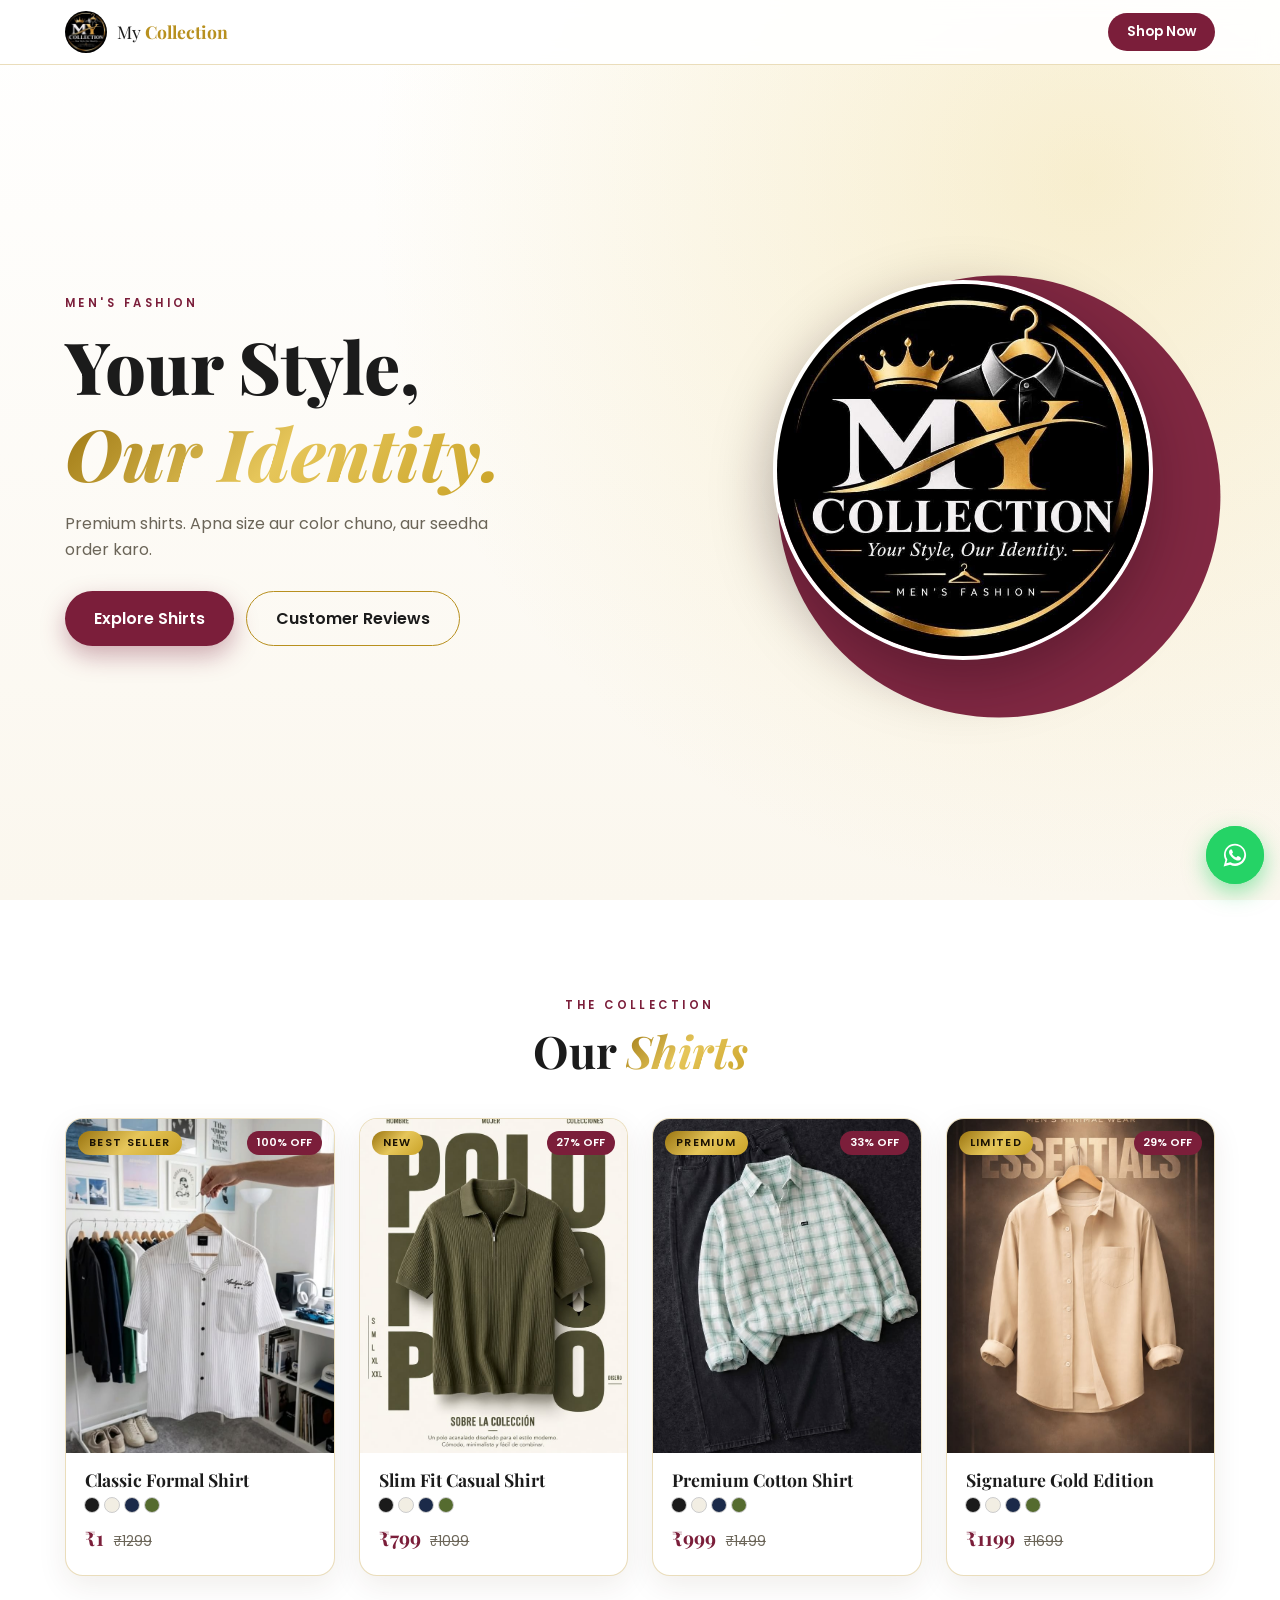
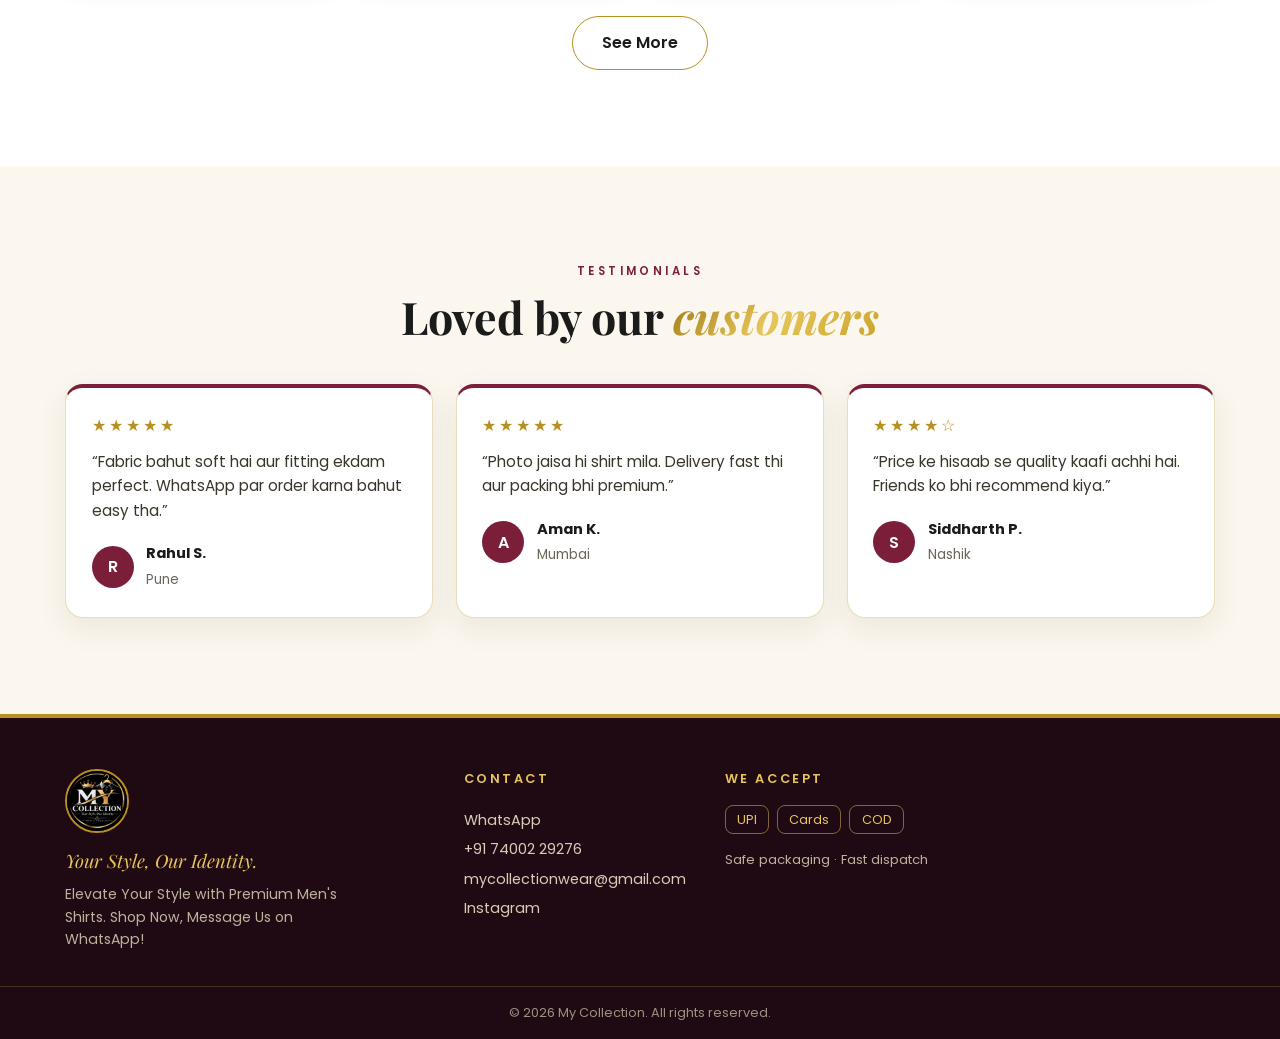
==== index.html @ 0a67bd39 "first commit" ====
<!doctype html>
<html lang="en">
  <head>
    <meta charset="UTF-8" />
    <meta name="viewport" content="width=device-width, initial-scale=1.0" />
    <title>My Collection | Men's Shirts</title>
    <meta name="theme-color" content="#FFFFFF" />
    <link rel="icon" href="logo.jpg" />
    <link
      href="https://fonts.googleapis.com/css2?family=Playfair+Display:ital,wght@0,600;0,800;1,500&family=Poppins:wght@300;400;500;600&display=swap"
      rel="stylesheet"
    />
    <link rel="stylesheet" href="style.css" />
  </head>
  <body>
    <header class="nav">
      <div class="container nav__inner">
        <a href="index.html" class="brand"
          ><img src="logo.jpg" alt="logo" /><span>My <b>Collection</b></span></a
        >
        <a href="#shirts" class="btn btn--sm">Shop Now</a>
      </div>
    </header>

    <section class="hero">
      <div class="container hero__inner">
        <div class="hero__visual">
          <div class="hero__blob"></div>
          <img src="logo.jpg" alt="My Collection" class="hero__logo" />
        </div>
        <div class="hero__text">
          <p class="eyebrow">Men's Fashion</p>
          <h1>Your Style,<br /><span class="gold">Our Identity.</span></h1>
          <p class="sub">
            Premium shirts. Apna size aur color chuno, aur seedha order karo.
          </p>
          <div class="hero__cta">
            <a href="#shirts" class="btn btn--wine">Explore Shirts</a>
            <a href="#reviews" class="btn btn--ghost">Customer Reviews</a>
          </div>
        </div>
      </div>
    </section>

    <section class="section" id="shirts">
      <div class="container">
        <div class="head">
          <p class="eyebrow">The Collection</p>
          <h2>Our <span class="gold">Shirts</span></h2>
        </div>
        <div class="grid" id="grid"></div>
        <div class="more">
          <button class="btn btn--ghost" id="moreBtn">See More</button>
        </div>
      </div>
    </section>

    <!-- TESTIMONIALS -->
    <section class="section section--cream" id="reviews">
      <div class="container">
        <div class="head">
          <p class="eyebrow">Testimonials</p>
          <h2>Loved by our <span class="gold">customers</span></h2>
        </div>
        <div class="reviews" id="reviewList"></div>
      </div>
    </section>

    <!-- FOOTER -->
    <footer class="footer">
      <div class="container footer__grid">
        <div class="footer__brand">
          <img src="logo.jpg" alt="logo" />
          <p class="footer__tag">Your Style, Our Identity.</p>
          <p class="footer__about">
            Elevate Your Style with Premium Men's Shirts. Shop Now, Message Us on WhatsApp!
          </p>
        </div>
        <div>
          <h4>Contact</h4>
          <a href="#" id="fWa" target="_blank" rel="noopener">WhatsApp</a>
          <a href="#" id="fPhone"></a>
          <a href="#" id="fMail"></a>
          <a href="#" id="fInsta" target="_blank" rel="noopener">Instagram</a>
        </div>
        <div>
          <h4>We Accept</h4>
          <div class="pay-badges">
            <span>UPI</span><span>Cards</span><span>COD</span>
          </div>
          <p class="footer__note">Safe packaging · Fast dispatch</p>
        </div>
      </div>
      <div class="footer__bar">
        <div class="container">
          © <span id="year"></span> My Collection. All rights reserved.
        </div>
      </div>
    </footer>

    <a
      class="wa-float"
      id="wa"
      target="_blank"
      rel="noopener"
      aria-label="WhatsApp"
    ></a>

    <script src="data.js"></script>
    <script src="home.js"></script>
  </body>
</html>
---- style.css ----
*,*::before,*::after{box-sizing:border-box;margin:0;padding:0}
:root{
  --bg:#fff; --cream:#FBF7EE; --ink:#1B1B1B; --muted:#6B6558;
  --gold:#B8901F; --grad:linear-gradient(135deg,#9A7410,#E6C65A 50%,#C9A227);
  --wine:#7B1E3A; --wine-dark:#1F0912; --line:rgba(184,144,31,.3);
  --wa:#25D366; --r:18px; --shadow:0 10px 30px rgba(60,40,10,.08);
}
html{scroll-behavior:smooth;scroll-padding-top:70px}
body{background:var(--bg);color:var(--ink);font-family:'Poppins',sans-serif;line-height:1.6;overflow-x:hidden}
img,svg{max-width:100%;display:block}
a{color:inherit;text-decoration:none}
ul{list-style:none}
button,input,textarea{font-family:inherit;font-size:1rem;color:inherit}
button{cursor:pointer;border:none;background:none}
h1,h2,h3{font-family:'Playfair Display',serif;line-height:1.2}
.container{width:min(1150px,92%);margin-inline:auto}
.gold{background:var(--grad);-webkit-background-clip:text;background-clip:text;color:transparent;font-style:italic}
.muted{color:var(--muted)}.small{font-size:.8rem}
.eyebrow{text-transform:uppercase;letter-spacing:.3em;font-size:.72rem;color:var(--wine);font-weight:600;margin-bottom:.6rem}

/* buttons */
.btn{display:inline-flex;justify-content:center;align-items:center;gap:.5rem;padding:.85rem 1.8rem;border-radius:50px;background:var(--grad);color:#1b1304;font-weight:600;transition:.25s;box-shadow:0 8px 22px rgba(184,144,31,.3)}
.btn:hover{transform:translateY(-2px)}
.btn--wine{background:var(--wine);color:#fff;box-shadow:0 10px 24px rgba(123,30,58,.35)}
.btn--ghost{background:transparent;color:var(--ink);border:1.5px solid var(--gold);box-shadow:none}
.btn--ghost:hover{background:rgba(184,144,31,.1)}
.btn--sm{padding:.5rem 1.2rem;font-size:.85rem;background:var(--wine);color:#fff;box-shadow:none}
.btn--full{width:100%}
.btn--wa{background:var(--wa);color:#fff;box-shadow:0 8px 22px rgba(37,211,102,.3)}

/* nav */
.nav{position:fixed;top:0;left:0;right:0;z-index:50;padding:.7rem 0;background:rgba(255,255,255,.92);backdrop-filter:blur(10px);border-bottom:1px solid var(--line)}
.nav__inner{display:flex;justify-content:space-between;align-items:center}
.brand{display:flex;align-items:center;gap:.6rem;font-family:'Playfair Display',serif;font-size:1.1rem}
.brand img{width:42px;height:42px;border-radius:50%}
.brand b{color:var(--gold)}
.back{color:var(--wine);font-weight:500}

/* hero */
.hero{min-height:100svh;display:flex;align-items:center;padding:5.5rem 0 3rem;
  background:radial-gradient(circle at 85% 20%,rgba(230,198,90,.28),transparent 55%),linear-gradient(180deg,#fff,var(--cream))}
.hero__inner{display:grid;grid-template-columns:1.1fr .9fr;align-items:center;gap:2rem}
.hero__visual{grid-column:2;grid-row:1;position:relative;display:grid;place-items:center}
.hero__blob{position:absolute;width:88%;aspect-ratio:1;border-radius:50%;background:var(--wine);transform:translate(8%,6%);opacity:.95}
.hero__logo{position:relative;width:min(380px,100%);border-radius:50%;border:4px solid #fff;box-shadow:0 20px 60px rgba(31,9,18,.35)}
.hero__text{grid-column:1;grid-row:1}
.hero h1{font-size:clamp(2.4rem,8vw,4.5rem);font-weight:800}
.sub{color:var(--muted);margin:1rem 0 1.8rem;max-width:460px}
.hero__cta{display:flex;flex-wrap:wrap;gap:.8rem}

/* sections */
.section{padding:clamp(3.5rem,9vw,6rem) 0}
.section--cream{background:var(--cream)}
.head{text-align:center;margin-bottom:2.5rem}
.head h2{font-size:clamp(1.9rem,5vw,2.8rem)}

/* product grid */
.grid{display:grid;grid-template-columns:repeat(auto-fill,minmax(250px,1fr));gap:1.5rem}
.card{background:#fff;border:1px solid var(--line);border-radius:var(--r);overflow:hidden;transition:.3s;display:block;box-shadow:var(--shadow)}
.card:hover{transform:translateY(-6px);border-color:var(--gold);box-shadow:0 18px 40px rgba(60,40,10,.15)}
.card__img{position:relative;aspect-ratio:4/5;background:var(--cream);overflow:hidden}
.card__img img{width:100%;height:100%;object-fit:cover;transition:transform .5s}
.card:hover .card__img img{transform:scale(1.06)}
.fallback{width:100%;height:100%;display:grid;place-items:center;padding:1.8rem}
.fallback svg{width:80%}
.tag{position:absolute;top:12px;left:12px;z-index:2;background:var(--grad);color:#1b1304;font-size:.68rem;font-weight:600;letter-spacing:.12em;text-transform:uppercase;padding:.2rem .7rem;border-radius:50px}
.tag--static{position:static;display:inline-block;margin-bottom:.6rem}
.off{position:absolute;top:12px;right:12px;z-index:2;background:var(--wine);color:#fff;font-size:.7rem;font-weight:600;padding:.2rem .6rem;border-radius:50px}
.card__body{padding:1rem 1.2rem 1.3rem}
.card__body h3{font-size:1.1rem;margin-bottom:.5rem}
.dots{display:flex;gap:6px;margin-bottom:.6rem}
.dots i{width:14px;height:14px;border-radius:50%;outline:1px solid rgba(0,0,0,.2)}
.price{display:flex;align-items:baseline;gap:.6rem;flex-wrap:wrap}
.price b{color:var(--wine);font-size:1.25rem;font-family:'Playfair Display',serif}
.price s{color:var(--muted);font-size:.85rem}
.price em{font-style:normal;font-size:.75rem;background:rgba(123,30,58,.1);color:var(--wine);padding:.1rem .6rem;border-radius:50px}
.price--lg b{font-size:1.9rem}
.more{text-align:center;margin-top:2.5rem}

/* testimonials */
.reviews{display:grid;grid-template-columns:repeat(auto-fit,minmax(260px,1fr));gap:1.4rem}
.review{background:#fff;border:1px solid var(--line);border-top:4px solid var(--wine);border-radius:var(--r);padding:1.6rem;box-shadow:var(--shadow)}
.stars{color:var(--gold);letter-spacing:3px;margin-bottom:.7rem}
.review p{font-size:.95rem;color:#3a352b;margin-bottom:1.2rem}
.who{display:flex;align-items:center;gap:.8rem}
.who b{display:block;font-size:.92rem}
.who small{color:var(--muted)}
.av{width:42px;height:42px;border-radius:50%;background:var(--wine);color:#fff;display:grid;place-items:center;font-weight:600}

/* product page */
.pdp{display:grid;grid-template-columns:1fr 1fr;gap:2.5rem;padding-top:6rem;align-items:start}
.pdp__media{position:sticky;top:80px}
.pdp__img{aspect-ratio:4/5;background:var(--cream);border:1px solid var(--line);border-radius:var(--r);overflow:hidden}
.pdp__img img{width:100%;height:100%;object-fit:cover}
.thumbs{display:flex;gap:.6rem;margin-top:.8rem;overflow-x:auto}
.thumb{width:68px;height:80px;flex:none;border:2px solid transparent;border-radius:10px;overflow:hidden;opacity:.7}
.thumb img{width:100%;height:100%;object-fit:cover}
.thumb.active{border-color:var(--wine);opacity:1}
.pdp__info h1{font-size:clamp(1.7rem,5vw,2.5rem);margin-bottom:.4rem}
.pdp__info>.muted{margin:.8rem 0 1.2rem}
.label{font-size:.78rem;letter-spacing:.14em;text-transform:uppercase;color:var(--muted);margin:1.1rem 0 .5rem}
.label b{color:var(--wine);letter-spacing:0;text-transform:none}
.swatches,.sizes{display:flex;flex-wrap:wrap;gap:.7rem}
.swatch{width:38px;height:38px;border-radius:50%;border:2px solid #fff;outline:1px solid rgba(0,0,0,.25);outline-offset:1px;transition:.2s}
.swatch.active{outline:2px solid var(--wine);transform:scale(1.1)}
.size{min-width:54px;height:44px;border:1.5px solid #d9d2c0;border-radius:12px;font-weight:500;transition:.2s;background:#fff}
.size:hover{border-color:var(--gold)}
.size.active{background:var(--wine);color:#fff;border-color:var(--wine)}
.qty{display:inline-flex;align-items:center;border:1.5px solid #d9d2c0;border-radius:50px;overflow:hidden}
.qty button{width:44px;height:42px;font-size:1.3rem;color:var(--wine)}
.qty span{min-width:36px;text-align:center}
.err{color:#c62828;font-size:.85rem;min-height:1.3em;margin:.6rem 0 .3rem}
.details{margin-top:1.8rem;border-top:1px solid var(--line);padding-top:1.2rem}
.details li{padding:.3rem 0 .3rem 1.4rem;position:relative;color:var(--muted);font-size:.92rem}
.details li::before{content:"✦";position:absolute;left:0;color:var(--gold);font-size:.7rem;top:.55rem}

/* checkout */
.checkout{max-width:620px;margin:3rem auto;padding:1.8rem 1.4rem;background:#fff;border:1px solid var(--line);border-radius:var(--r);box-shadow:var(--shadow)}
.checkout h2{margin-bottom:1.2rem}
.summary{background:var(--cream);border:1px solid var(--line);border-radius:14px;padding:1rem;margin-bottom:1.3rem}
.sum__row{display:flex;justify-content:space-between;gap:1rem;font-size:.9rem;padding:.25rem 0}
.sum__total{border-top:1px dashed var(--line);margin-top:.5rem;padding-top:.7rem;font-size:1.1rem}
.sum__total b{color:var(--wine)}
form input:not([type=radio]),form textarea{width:100%;background:#fff;border:1.5px solid #d9d2c0;border-radius:12px;padding:.85rem 1rem;margin-bottom:.8rem;outline:none;transition:.2s}
form input:focus,form textarea:focus{border-color:var(--gold)}
.row{display:grid;grid-template-columns:1fr 1fr;gap:.8rem}
.pay{display:flex;align-items:center;gap:.7rem;border:1.5px solid #d9d2c0;border-radius:12px;padding:.8rem 1rem;margin-bottom:.6rem;cursor:pointer}
.pay input{accent-color:#7B1E3A;width:18px;height:18px}
.pay:has(input:checked){border-color:var(--wine);background:rgba(123,30,58,.05)}
.success{text-align:center;display:flex;flex-direction:column;gap:.9rem}
.ok{width:64px;height:64px;margin:0 auto;border-radius:50%;background:var(--wine);color:#fff;font-size:2rem;display:grid;place-items:center}
.back-link{color:var(--muted);font-size:.9rem}

/* footer */
.footer{background:var(--wine-dark);color:#e9dfcf;border-top:4px solid var(--gold)}
.footer__grid{display:grid;grid-template-columns:1.6fr 1fr 1fr 1fr;gap:2rem;padding:3.2rem 0 2.2rem}
.footer__brand img{width:64px;height:64px;border-radius:50%;margin-bottom:.8rem;border:2px solid var(--gold)}
.footer__tag{font-family:'Playfair Display',serif;font-style:italic;color:#E6C65A;font-size:1.15rem}
.footer__about{font-size:.88rem;color:#bdb2a0;margin-top:.5rem;max-width:300px}
.footer h4{color:#E6C65A;font-size:.8rem;letter-spacing:.2em;text-transform:uppercase;margin-bottom:1rem;font-weight:600}
.footer a{display:block;font-size:.9rem;color:#d8cdb9;padding:.2rem 0;transition:.2s}
.footer a:hover{color:#E6C65A;transform:translateX(3px)}
.pay-badges{display:flex;gap:.5rem;flex-wrap:wrap}
.pay-badges span{border:1px solid rgba(230,198,90,.5);color:#E6C65A;border-radius:8px;padding:.2rem .7rem;font-size:.8rem}
.footer__note{font-size:.82rem;color:#bdb2a0;margin-top:.9rem}
.footer__bar{border-top:1px solid rgba(230,198,90,.2);padding:1rem 0;text-align:center;font-size:.8rem;color:#9d9282}

/* whatsapp float */
.wa-float{position:fixed;right:16px;bottom:16px;z-index:100;width:58px;height:58px;border-radius:50%;background:var(--wa);display:grid;place-items:center;box-shadow:0 8px 22px rgba(37,211,102,.5)}
.wa-float::before{content:"";position:absolute;inset:0;border-radius:50%;background:var(--wa);z-index:-1;animation:pulse 2s infinite}
@keyframes pulse{to{transform:scale(1.6);opacity:0}}

/* mobile */
@media (max-width:900px){
  .footer__grid{grid-template-columns:1fr 1fr}
  .footer__brand{grid-column:1/-1}
}
@media (max-width:820px){
  .hero__inner{grid-template-columns:1fr;text-align:center}
  .hero__visual{grid-column:1;width:min(270px,68vw);margin-inline:auto}
  .hero__text{grid-column:1;grid-row:2}
  .sub{margin-inline:auto}
  .hero__cta{justify-content:center}
  .pdp{grid-template-columns:1fr;gap:1.5rem;padding-top:5.5rem}
  .pdp__media{position:static}
}
@media (max-width:520px){
  .grid{grid-template-columns:repeat(2,1fr);gap:.9rem}
  .card__body{padding:.8rem .8rem 1rem}
  .card__body h3{font-size:.95rem}
  .price b{font-size:1.05rem}
  .tag{font-size:.58rem;top:8px;left:8px;padding:.15rem .5rem}
  .off{font-size:.6rem;top:8px;right:8px;padding:.15rem .45rem}
  .row{grid-template-columns:1fr}
  .brand span{display:none}
  .hero__cta .btn{width:100%}
  .reviews{display:flex;overflow-x:auto;scroll-snap-type:x mandatory;gap:1rem;padding-bottom:.8rem}
  .review{min-width:82%;scroll-snap-align:center}
}
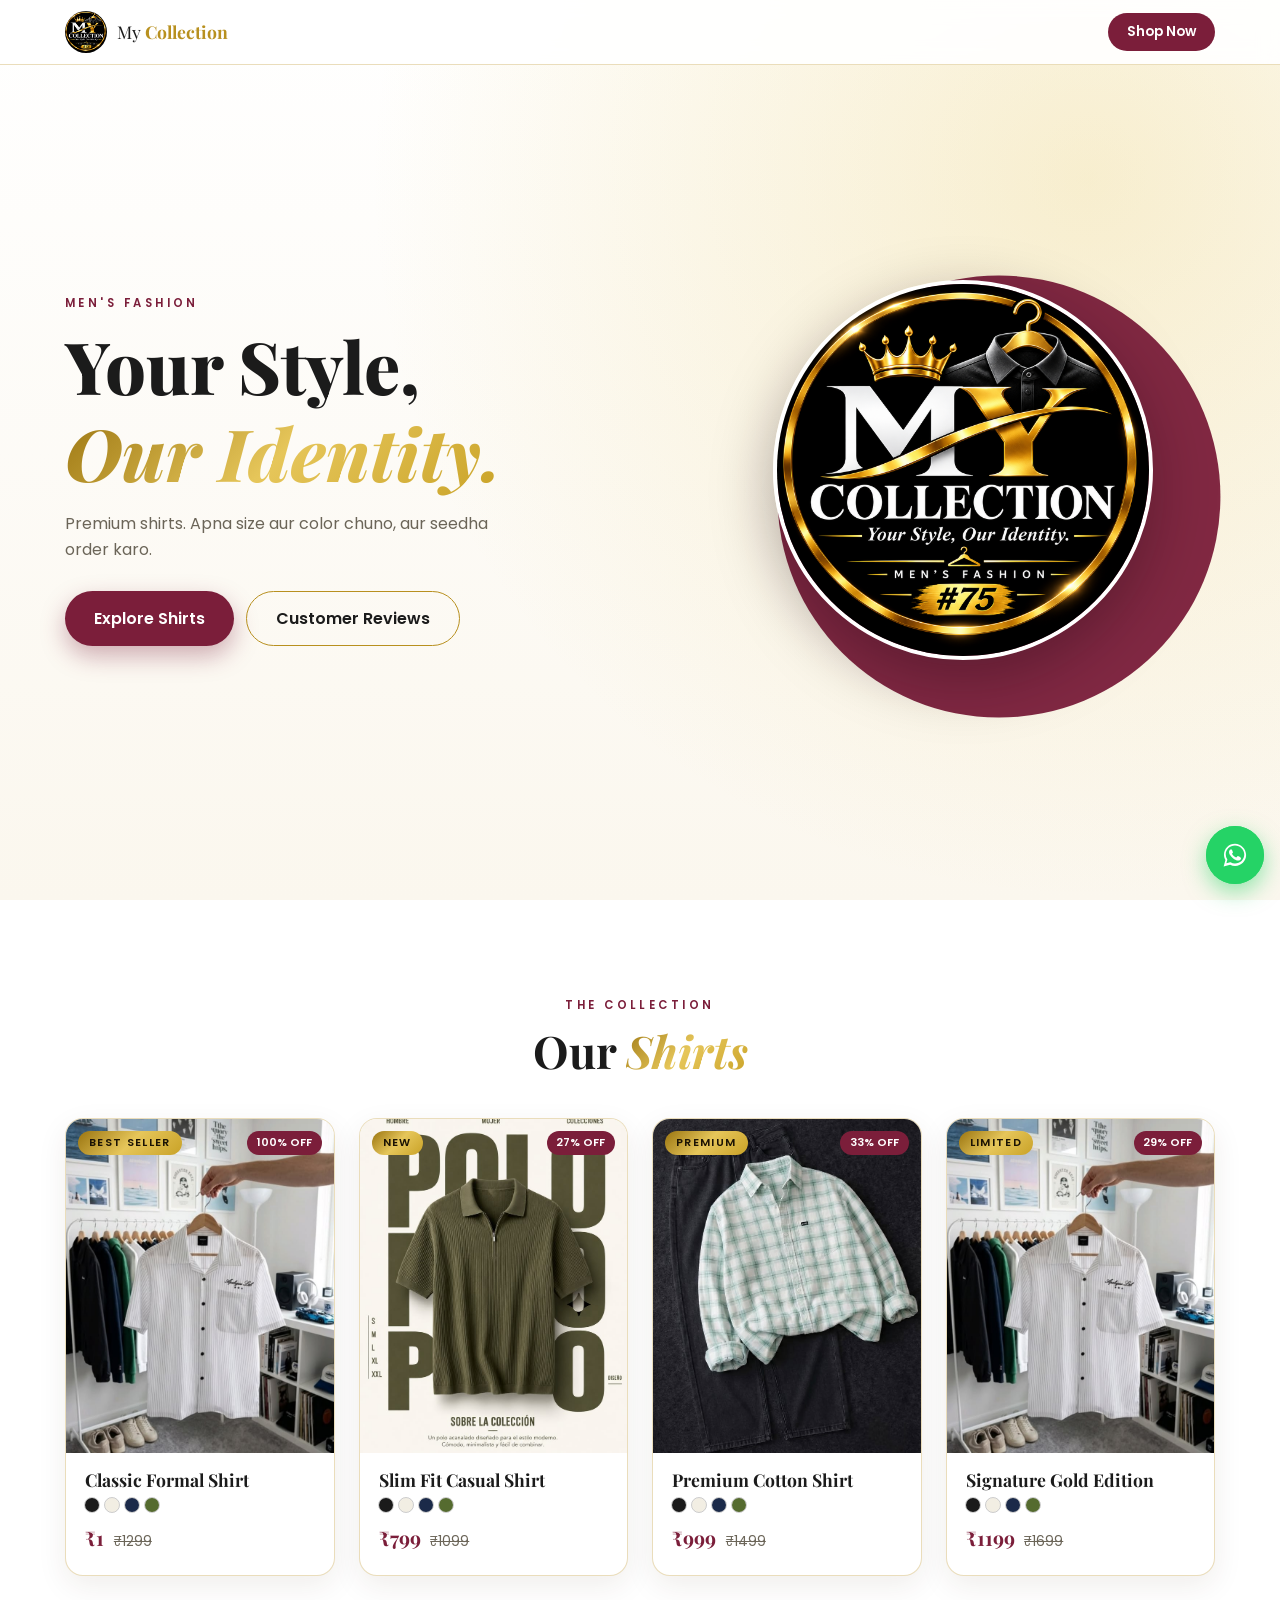
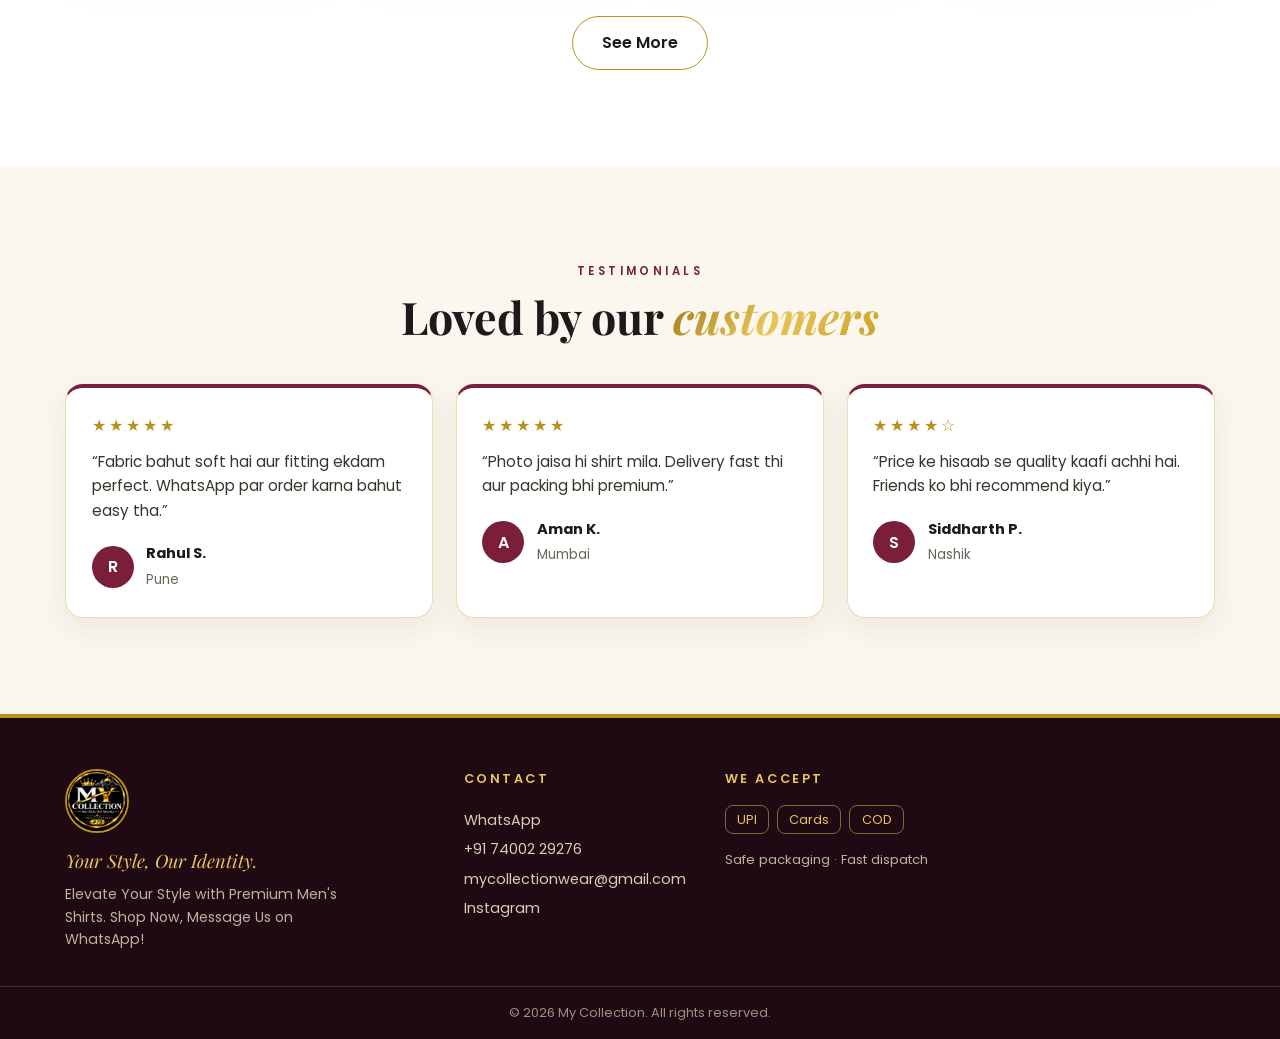
==== commit c389dcea: "updated code" ====
--- a/index.html
+++ b/index.html
@@ -5,7 +5,7 @@
     <meta name="viewport" content="width=device-width, initial-scale=1.0" />
     <title>My Collection | Men's Shirts</title>
     <meta name="theme-color" content="#FFFFFF" />
-    <link rel="icon" href="logo.jpg" />
+    <link rel="icon" href="logo.png" />
     <link
       href="https://fonts.googleapis.com/css2?family=Playfair+Display:ital,wght@0,600;0,800;1,500&family=Poppins:wght@300;400;500;600&display=swap"
       rel="stylesheet"
@@ -16,7 +16,7 @@
     <header class="nav">
       <div class="container nav__inner">
         <a href="index.html" class="brand"
-          ><img src="logo.jpg" alt="logo" /><span>My <b>Collection</b></span></a
+          ><img src="logo.png" alt="logo" /><span>My <b>Collection</b></span></a
         >
         <a href="#shirts" class="btn btn--sm">Shop Now</a>
       </div>
@@ -26,7 +26,7 @@
       <div class="container hero__inner">
         <div class="hero__visual">
           <div class="hero__blob"></div>
-          <img src="logo.jpg" alt="My Collection" class="hero__logo" />
+          <img src="logo.png" alt="My Collection" class="hero__logo" />
         </div>
         <div class="hero__text">
           <p class="eyebrow">Men's Fashion</p>
@@ -70,7 +70,7 @@
     <footer class="footer">
       <div class="container footer__grid">
         <div class="footer__brand">
-          <img src="logo.jpg" alt="logo" />
+          <img src="logo.png" alt="logo" />
           <p class="footer__tag">Your Style, Our Identity.</p>
           <p class="footer__about">
             Elevate Your Style with Premium Men's Shirts. Shop Now, Message Us on WhatsApp!
--- a/style.css
+++ b/style.css
@@ -1,179 +1,865 @@
-*,*::before,*::after{box-sizing:border-box;margin:0;padding:0}
-:root{
-  --bg:#fff; --cream:#FBF7EE; --ink:#1B1B1B; --muted:#6B6558;
-  --gold:#B8901F; --grad:linear-gradient(135deg,#9A7410,#E6C65A 50%,#C9A227);
-  --wine:#7B1E3A; --wine-dark:#1F0912; --line:rgba(184,144,31,.3);
-  --wa:#25D366; --r:18px; --shadow:0 10px 30px rgba(60,40,10,.08);
-}
-html{scroll-behavior:smooth;scroll-padding-top:70px}
-body{background:var(--bg);color:var(--ink);font-family:'Poppins',sans-serif;line-height:1.6;overflow-x:hidden}
-img,svg{max-width:100%;display:block}
-a{color:inherit;text-decoration:none}
-ul{list-style:none}
-button,input,textarea{font-family:inherit;font-size:1rem;color:inherit}
-button{cursor:pointer;border:none;background:none}
-h1,h2,h3{font-family:'Playfair Display',serif;line-height:1.2}
-.container{width:min(1150px,92%);margin-inline:auto}
-.gold{background:var(--grad);-webkit-background-clip:text;background-clip:text;color:transparent;font-style:italic}
-.muted{color:var(--muted)}.small{font-size:.8rem}
-.eyebrow{text-transform:uppercase;letter-spacing:.3em;font-size:.72rem;color:var(--wine);font-weight:600;margin-bottom:.6rem}
+*,
+*::before,
+*::after {
+  box-sizing: border-box;
+  margin: 0;
+  padding: 0;
+}
+:root {
+  --bg: #fff;
+  --cream: #fbf7ee;
+  --ink: #1b1b1b;
+  --muted: #6b6558;
+  --gold: #b8901f;
+  --grad: linear-gradient(135deg, #9a7410, #e6c65a 50%, #c9a227);
+  --wine: #7b1e3a;
+  --wine-dark: #1f0912;
+  --line: rgba(184, 144, 31, 0.3);
+  --wa: #25d366;
+  --r: 18px;
+  --shadow: 0 10px 30px rgba(60, 40, 10, 0.08);
+}
+html {
+  scroll-behavior: smooth;
+  scroll-padding-top: 70px;
+}
+body {
+  background: var(--bg);
+  color: var(--ink);
+  font-family: "Poppins", sans-serif;
+  line-height: 1.6;
+  overflow-x: hidden;
+}
+img,
+svg {
+  max-width: 100%;
+  display: block;
+}
+a {
+  color: inherit;
+  text-decoration: none;
+}
+ul {
+  list-style: none;
+}
+button,
+input,
+textarea {
+  font-family: inherit;
+  font-size: 1rem;
+  color: inherit;
+}
+button {
+  cursor: pointer;
+  border: none;
+  background: none;
+}
+h1,
+h2,
+h3 {
+  font-family: "Playfair Display", serif;
+  line-height: 1.2;
+}
+.container {
+  width: min(1150px, 92%);
+  margin-inline: auto;
+}
+.gold {
+  background: var(--grad);
+  -webkit-background-clip: text;
+  background-clip: text;
+  color: transparent;
+  font-style: italic;
+}
+.muted {
+  color: var(--muted);
+}
+.small {
+  font-size: 0.8rem;
+}
+.eyebrow {
+  text-transform: uppercase;
+  letter-spacing: 0.3em;
+  font-size: 0.72rem;
+  color: var(--wine);
+  font-weight: 600;
+  margin-bottom: 0.6rem;
+}
 
 /* buttons */
-.btn{display:inline-flex;justify-content:center;align-items:center;gap:.5rem;padding:.85rem 1.8rem;border-radius:50px;background:var(--grad);color:#1b1304;font-weight:600;transition:.25s;box-shadow:0 8px 22px rgba(184,144,31,.3)}
-.btn:hover{transform:translateY(-2px)}
-.btn--wine{background:var(--wine);color:#fff;box-shadow:0 10px 24px rgba(123,30,58,.35)}
-.btn--ghost{background:transparent;color:var(--ink);border:1.5px solid var(--gold);box-shadow:none}
-.btn--ghost:hover{background:rgba(184,144,31,.1)}
-.btn--sm{padding:.5rem 1.2rem;font-size:.85rem;background:var(--wine);color:#fff;box-shadow:none}
-.btn--full{width:100%}
-.btn--wa{background:var(--wa);color:#fff;box-shadow:0 8px 22px rgba(37,211,102,.3)}
+.btn {
+  display: inline-flex;
+  justify-content: center;
+  align-items: center;
+  gap: 0.5rem;
+  padding: 0.85rem 1.8rem;
+  border-radius: 50px;
+  background: var(--grad);
+  color: #1b1304;
+  font-weight: 600;
+  transition: 0.25s;
+  box-shadow: 0 8px 22px rgba(184, 144, 31, 0.3);
+}
+.btn:hover {
+  transform: translateY(-2px);
+}
+.btn--wine {
+  background: var(--wine);
+  color: #fff;
+  box-shadow: 0 10px 24px rgba(123, 30, 58, 0.35);
+}
+.btn--ghost {
+  background: transparent;
+  color: var(--ink);
+  border: 1.5px solid var(--gold);
+  box-shadow: none;
+}
+.btn--ghost:hover {
+  background: rgba(184, 144, 31, 0.1);
+}
+.btn--sm {
+  padding: 0.5rem 1.2rem;
+  font-size: 0.85rem;
+  background: var(--wine);
+  color: #fff;
+  box-shadow: none;
+}
+.btn--full {
+  width: 100%;
+}
+.btn--wa {
+  background: var(--wa);
+  color: #fff;
+  box-shadow: 0 8px 22px rgba(37, 211, 102, 0.3);
+}
 
 /* nav */
-.nav{position:fixed;top:0;left:0;right:0;z-index:50;padding:.7rem 0;background:rgba(255,255,255,.92);backdrop-filter:blur(10px);border-bottom:1px solid var(--line)}
-.nav__inner{display:flex;justify-content:space-between;align-items:center}
-.brand{display:flex;align-items:center;gap:.6rem;font-family:'Playfair Display',serif;font-size:1.1rem}
-.brand img{width:42px;height:42px;border-radius:50%}
-.brand b{color:var(--gold)}
-.back{color:var(--wine);font-weight:500}
+.nav {
+  position: fixed;
+  top: 0;
+  left: 0;
+  right: 0;
+  z-index: 50;
+  padding: 0.7rem 0;
+  background: rgba(255, 255, 255, 0.92);
+  backdrop-filter: blur(10px);
+  border-bottom: 1px solid var(--line);
+}
+.nav__inner {
+  display: flex;
+  justify-content: space-between;
+  align-items: center;
+}
+.brand {
+  display: flex;
+  align-items: center;
+  gap: 0.6rem;
+  font-family: "Playfair Display", serif;
+  font-size: 1.1rem;
+}
+.brand img {
+  width: 42px;
+  height: 42px;
+  border-radius: 50%;
+}
+.brand b {
+  color: var(--gold);
+}
+.back {
+  color: var(--wine);
+  font-weight: 500;
+}
 
 /* hero */
-.hero{min-height:100svh;display:flex;align-items:center;padding:5.5rem 0 3rem;
-  background:radial-gradient(circle at 85% 20%,rgba(230,198,90,.28),transparent 55%),linear-gradient(180deg,#fff,var(--cream))}
-.hero__inner{display:grid;grid-template-columns:1.1fr .9fr;align-items:center;gap:2rem}
-.hero__visual{grid-column:2;grid-row:1;position:relative;display:grid;place-items:center}
-.hero__blob{position:absolute;width:88%;aspect-ratio:1;border-radius:50%;background:var(--wine);transform:translate(8%,6%);opacity:.95}
-.hero__logo{position:relative;width:min(380px,100%);border-radius:50%;border:4px solid #fff;box-shadow:0 20px 60px rgba(31,9,18,.35)}
-.hero__text{grid-column:1;grid-row:1}
-.hero h1{font-size:clamp(2.4rem,8vw,4.5rem);font-weight:800}
-.sub{color:var(--muted);margin:1rem 0 1.8rem;max-width:460px}
-.hero__cta{display:flex;flex-wrap:wrap;gap:.8rem}
+.hero {
+  min-height: 100svh;
+  display: flex;
+  align-items: center;
+  padding: 5.5rem 0 3rem;
+  background:
+    radial-gradient(
+      circle at 85% 20%,
+      rgba(230, 198, 90, 0.28),
+      transparent 55%
+    ),
+    linear-gradient(180deg, #fff, var(--cream));
+}
+.hero__inner {
+  display: grid;
+  grid-template-columns: 1.1fr 0.9fr;
+  align-items: center;
+  gap: 2rem;
+}
+.hero__visual {
+  grid-column: 2;
+  grid-row: 1;
+  position: relative;
+  display: grid;
+  place-items: center;
+}
+.hero__blob {
+  position: absolute;
+  width: 88%;
+  aspect-ratio: 1;
+  border-radius: 50%;
+  background: var(--wine);
+  transform: translate(8%, 6%);
+  opacity: 0.95;
+}
+.hero__logo {
+  position: relative;
+  width: min(380px, 100%);
+  border-radius: 50%;
+  border: 4px solid #fff;
+  box-shadow: 0 20px 60px rgba(31, 9, 18, 0.35);
+}
+.hero__text {
+  grid-column: 1;
+  grid-row: 1;
+}
+.hero h1 {
+  font-size: clamp(2.4rem, 8vw, 4.5rem);
+  font-weight: 800;
+}
+.sub {
+  color: var(--muted);
+  margin: 1rem 0 1.8rem;
+  max-width: 460px;
+}
+.hero__cta {
+  display: flex;
+  flex-wrap: wrap;
+  gap: 0.8rem;
+}
 
 /* sections */
-.section{padding:clamp(3.5rem,9vw,6rem) 0}
-.section--cream{background:var(--cream)}
-.head{text-align:center;margin-bottom:2.5rem}
-.head h2{font-size:clamp(1.9rem,5vw,2.8rem)}
+.section {
+  padding: clamp(3.5rem, 9vw, 6rem) 0;
+}
+.section--cream {
+  background: var(--cream);
+}
+.head {
+  text-align: center;
+  margin-bottom: 2.5rem;
+}
+.head h2 {
+  font-size: clamp(1.9rem, 5vw, 2.8rem);
+}
 
 /* product grid */
-.grid{display:grid;grid-template-columns:repeat(auto-fill,minmax(250px,1fr));gap:1.5rem}
-.card{background:#fff;border:1px solid var(--line);border-radius:var(--r);overflow:hidden;transition:.3s;display:block;box-shadow:var(--shadow)}
-.card:hover{transform:translateY(-6px);border-color:var(--gold);box-shadow:0 18px 40px rgba(60,40,10,.15)}
-.card__img{position:relative;aspect-ratio:4/5;background:var(--cream);overflow:hidden}
-.card__img img{width:100%;height:100%;object-fit:cover;transition:transform .5s}
-.card:hover .card__img img{transform:scale(1.06)}
-.fallback{width:100%;height:100%;display:grid;place-items:center;padding:1.8rem}
-.fallback svg{width:80%}
-.tag{position:absolute;top:12px;left:12px;z-index:2;background:var(--grad);color:#1b1304;font-size:.68rem;font-weight:600;letter-spacing:.12em;text-transform:uppercase;padding:.2rem .7rem;border-radius:50px}
-.tag--static{position:static;display:inline-block;margin-bottom:.6rem}
-.off{position:absolute;top:12px;right:12px;z-index:2;background:var(--wine);color:#fff;font-size:.7rem;font-weight:600;padding:.2rem .6rem;border-radius:50px}
-.card__body{padding:1rem 1.2rem 1.3rem}
-.card__body h3{font-size:1.1rem;margin-bottom:.5rem}
-.dots{display:flex;gap:6px;margin-bottom:.6rem}
-.dots i{width:14px;height:14px;border-radius:50%;outline:1px solid rgba(0,0,0,.2)}
-.price{display:flex;align-items:baseline;gap:.6rem;flex-wrap:wrap}
-.price b{color:var(--wine);font-size:1.25rem;font-family:'Playfair Display',serif}
-.price s{color:var(--muted);font-size:.85rem}
-.price em{font-style:normal;font-size:.75rem;background:rgba(123,30,58,.1);color:var(--wine);padding:.1rem .6rem;border-radius:50px}
-.price--lg b{font-size:1.9rem}
-.more{text-align:center;margin-top:2.5rem}
+.grid {
+  display: grid;
+  grid-template-columns: repeat(auto-fill, minmax(250px, 1fr));
+  gap: 1.5rem;
+}
+.card {
+  background: #fff;
+  border: 1px solid var(--line);
+  border-radius: var(--r);
+  overflow: hidden;
+  transition: 0.3s;
+  display: block;
+  box-shadow: var(--shadow);
+}
+.card:hover {
+  transform: translateY(-6px);
+  border-color: var(--gold);
+  box-shadow: 0 18px 40px rgba(60, 40, 10, 0.15);
+}
+.card__img {
+  position: relative;
+  aspect-ratio: 4/5;
+  background: var(--cream);
+  overflow: hidden;
+}
+.card__img img {
+  width: 100%;
+  height: 100%;
+  object-fit: cover;
+  transition: transform 0.5s;
+}
+.card:hover .card__img img {
+  transform: scale(1.06);
+}
+.fallback {
+  width: 100%;
+  height: 100%;
+  display: grid;
+  place-items: center;
+  padding: 1.8rem;
+}
+.fallback svg {
+  width: 80%;
+}
+.tag {
+  position: absolute;
+  top: 12px;
+  left: 12px;
+  z-index: 2;
+  background: var(--grad);
+  color: #1b1304;
+  font-size: 0.68rem;
+  font-weight: 600;
+  letter-spacing: 0.12em;
+  text-transform: uppercase;
+  padding: 0.2rem 0.7rem;
+  border-radius: 50px;
+}
+.tag--static {
+  position: static;
+  display: inline-block;
+  margin-bottom: 0.6rem;
+}
+.off {
+  position: absolute;
+  top: 12px;
+  right: 12px;
+  z-index: 2;
+  background: var(--wine);
+  color: #fff;
+  font-size: 0.7rem;
+  font-weight: 600;
+  padding: 0.2rem 0.6rem;
+  border-radius: 50px;
+}
+.card__body {
+  padding: 1rem 1.2rem 1.3rem;
+}
+.card__body h3 {
+  font-size: 1.1rem;
+  margin-bottom: 0.5rem;
+}
+.dots {
+  display: flex;
+  gap: 6px;
+  margin-bottom: 0.6rem;
+}
+.dots i {
+  width: 14px;
+  height: 14px;
+  border-radius: 50%;
+  outline: 1px solid rgba(0, 0, 0, 0.2);
+}
+.price {
+  display: flex;
+  align-items: baseline;
+  gap: 0.6rem;
+  flex-wrap: wrap;
+}
+.price b {
+  color: var(--wine);
+  font-size: 1.25rem;
+  font-family: "Playfair Display", serif;
+}
+.price s {
+  color: var(--muted);
+  font-size: 0.85rem;
+}
+.price em {
+  font-style: normal;
+  font-size: 0.75rem;
+  background: rgba(123, 30, 58, 0.1);
+  color: var(--wine);
+  padding: 0.1rem 0.6rem;
+  border-radius: 50px;
+}
+.price--lg b {
+  font-size: 1.9rem;
+}
+.more {
+  text-align: center;
+  margin-top: 2.5rem;
+}
 
 /* testimonials */
-.reviews{display:grid;grid-template-columns:repeat(auto-fit,minmax(260px,1fr));gap:1.4rem}
-.review{background:#fff;border:1px solid var(--line);border-top:4px solid var(--wine);border-radius:var(--r);padding:1.6rem;box-shadow:var(--shadow)}
-.stars{color:var(--gold);letter-spacing:3px;margin-bottom:.7rem}
-.review p{font-size:.95rem;color:#3a352b;margin-bottom:1.2rem}
-.who{display:flex;align-items:center;gap:.8rem}
-.who b{display:block;font-size:.92rem}
-.who small{color:var(--muted)}
-.av{width:42px;height:42px;border-radius:50%;background:var(--wine);color:#fff;display:grid;place-items:center;font-weight:600}
+.reviews {
+  display: grid;
+  grid-template-columns: repeat(auto-fit, minmax(260px, 1fr));
+  gap: 1.4rem;
+}
+.review {
+  background: #fff;
+  border: 1px solid var(--line);
+  border-top: 4px solid var(--wine);
+  border-radius: var(--r);
+  padding: 1.6rem;
+  box-shadow: var(--shadow);
+}
+.stars {
+  color: var(--gold);
+  letter-spacing: 3px;
+  margin-bottom: 0.7rem;
+}
+.review p {
+  font-size: 0.95rem;
+  color: #3a352b;
+  margin-bottom: 1.2rem;
+}
+.who {
+  display: flex;
+  align-items: center;
+  gap: 0.8rem;
+}
+.who b {
+  display: block;
+  font-size: 0.92rem;
+}
+.who small {
+  color: var(--muted);
+}
+.av {
+  width: 42px;
+  height: 42px;
+  border-radius: 50%;
+  background: var(--wine);
+  color: #fff;
+  display: grid;
+  place-items: center;
+  font-weight: 600;
+}
 
 /* product page */
-.pdp{display:grid;grid-template-columns:1fr 1fr;gap:2.5rem;padding-top:6rem;align-items:start}
-.pdp__media{position:sticky;top:80px}
-.pdp__img{aspect-ratio:4/5;background:var(--cream);border:1px solid var(--line);border-radius:var(--r);overflow:hidden}
-.pdp__img img{width:100%;height:100%;object-fit:cover}
-.thumbs{display:flex;gap:.6rem;margin-top:.8rem;overflow-x:auto}
-.thumb{width:68px;height:80px;flex:none;border:2px solid transparent;border-radius:10px;overflow:hidden;opacity:.7}
-.thumb img{width:100%;height:100%;object-fit:cover}
-.thumb.active{border-color:var(--wine);opacity:1}
-.pdp__info h1{font-size:clamp(1.7rem,5vw,2.5rem);margin-bottom:.4rem}
-.pdp__info>.muted{margin:.8rem 0 1.2rem}
-.label{font-size:.78rem;letter-spacing:.14em;text-transform:uppercase;color:var(--muted);margin:1.1rem 0 .5rem}
-.label b{color:var(--wine);letter-spacing:0;text-transform:none}
-.swatches,.sizes{display:flex;flex-wrap:wrap;gap:.7rem}
-.swatch{width:38px;height:38px;border-radius:50%;border:2px solid #fff;outline:1px solid rgba(0,0,0,.25);outline-offset:1px;transition:.2s}
-.swatch.active{outline:2px solid var(--wine);transform:scale(1.1)}
-.size{min-width:54px;height:44px;border:1.5px solid #d9d2c0;border-radius:12px;font-weight:500;transition:.2s;background:#fff}
-.size:hover{border-color:var(--gold)}
-.size.active{background:var(--wine);color:#fff;border-color:var(--wine)}
-.qty{display:inline-flex;align-items:center;border:1.5px solid #d9d2c0;border-radius:50px;overflow:hidden}
-.qty button{width:44px;height:42px;font-size:1.3rem;color:var(--wine)}
-.qty span{min-width:36px;text-align:center}
-.err{color:#c62828;font-size:.85rem;min-height:1.3em;margin:.6rem 0 .3rem}
-.details{margin-top:1.8rem;border-top:1px solid var(--line);padding-top:1.2rem}
-.details li{padding:.3rem 0 .3rem 1.4rem;position:relative;color:var(--muted);font-size:.92rem}
-.details li::before{content:"✦";position:absolute;left:0;color:var(--gold);font-size:.7rem;top:.55rem}
+.pdp {
+  display: grid;
+  grid-template-columns: 1fr 1fr;
+  gap: 2.5rem;
+  padding-top: 6rem;
+  align-items: start;
+}
+.pdp__media {
+  position: sticky;
+  top: 80px;
+}
+.pdp__img {
+  aspect-ratio: 4/5;
+  background: var(--cream);
+  border: 1px solid var(--line);
+  border-radius: var(--r);
+  overflow: hidden;
+}
+.pdp__img img {
+  width: 100%;
+  height: 100%;
+  object-fit: cover;
+}
+@keyframes fade {
+  from {
+    opacity: 0;
+  }
+  to {
+    opacity: 1;
+  }
+}
+.pdp__img img {
+  animation: fade 0.35s;
+}
+.thumbs {
+  display: flex;
+  gap: 0.6rem;
+  margin-top: 0.8rem;
+  overflow-x: auto;
+}
+.thumb {
+  width: 68px;
+  height: 80px;
+  flex: none;
+  border: 2px solid transparent;
+  border-radius: 10px;
+  overflow: hidden;
+  opacity: 0.7;
+}
+.thumb img {
+  width: 100%;
+  height: 100%;
+  object-fit: cover;
+}
+.thumb.active {
+  border-color: var(--wine);
+  opacity: 1;
+}
+.pdp__info h1 {
+  font-size: clamp(1.7rem, 5vw, 2.5rem);
+  margin-bottom: 0.4rem;
+}
+.pdp__info > .muted {
+  margin: 0.8rem 0 1.2rem;
+}
+.label {
+  font-size: 0.78rem;
+  letter-spacing: 0.14em;
+  text-transform: uppercase;
+  color: var(--muted);
+  margin: 1.1rem 0 0.5rem;
+}
+.label b {
+  color: var(--wine);
+  letter-spacing: 0;
+  text-transform: none;
+}
+.swatches,
+.sizes {
+  display: flex;
+  flex-wrap: wrap;
+  gap: 0.7rem;
+}
+.swatch {
+  width: 38px;
+  height: 38px;
+  border-radius: 50%;
+  border: 2px solid #fff;
+  outline: 1px solid rgba(0, 0, 0, 0.25);
+  outline-offset: 1px;
+  transition: 0.2s;
+}
+.swatch.active {
+  outline: 2px solid var(--wine);
+  transform: scale(1.1);
+}
+.size {
+  min-width: 54px;
+  height: 44px;
+  border: 1.5px solid #d9d2c0;
+  border-radius: 12px;
+  font-weight: 500;
+  transition: 0.2s;
+  background: #fff;
+}
+.size:hover {
+  border-color: var(--gold);
+}
+.size.active {
+  background: var(--wine);
+  color: #fff;
+  border-color: var(--wine);
+}
+.qty {
+  display: inline-flex;
+  align-items: center;
+  border: 1.5px solid #d9d2c0;
+  border-radius: 50px;
+  overflow: hidden;
+}
+.qty button {
+  width: 44px;
+  height: 42px;
+  font-size: 1.3rem;
+  color: var(--wine);
+}
+.qty span {
+  min-width: 36px;
+  text-align: center;
+}
+.err {
+  color: #c62828;
+  font-size: 0.85rem;
+  min-height: 1.3em;
+  margin: 0.6rem 0 0.3rem;
+}
+.details {
+  margin-top: 1.8rem;
+  border-top: 1px solid var(--line);
+  padding-top: 1.2rem;
+}
+.details li {
+  padding: 0.3rem 0 0.3rem 1.4rem;
+  position: relative;
+  color: var(--muted);
+  font-size: 0.92rem;
+}
+.details li::before {
+  content: "✦";
+  position: absolute;
+  left: 0;
+  color: var(--gold);
+  font-size: 0.7rem;
+  top: 0.55rem;
+}
 
 /* checkout */
-.checkout{max-width:620px;margin:3rem auto;padding:1.8rem 1.4rem;background:#fff;border:1px solid var(--line);border-radius:var(--r);box-shadow:var(--shadow)}
-.checkout h2{margin-bottom:1.2rem}
-.summary{background:var(--cream);border:1px solid var(--line);border-radius:14px;padding:1rem;margin-bottom:1.3rem}
-.sum__row{display:flex;justify-content:space-between;gap:1rem;font-size:.9rem;padding:.25rem 0}
-.sum__total{border-top:1px dashed var(--line);margin-top:.5rem;padding-top:.7rem;font-size:1.1rem}
-.sum__total b{color:var(--wine)}
-form input:not([type=radio]),form textarea{width:100%;background:#fff;border:1.5px solid #d9d2c0;border-radius:12px;padding:.85rem 1rem;margin-bottom:.8rem;outline:none;transition:.2s}
-form input:focus,form textarea:focus{border-color:var(--gold)}
-.row{display:grid;grid-template-columns:1fr 1fr;gap:.8rem}
-.pay{display:flex;align-items:center;gap:.7rem;border:1.5px solid #d9d2c0;border-radius:12px;padding:.8rem 1rem;margin-bottom:.6rem;cursor:pointer}
-.pay input{accent-color:#7B1E3A;width:18px;height:18px}
-.pay:has(input:checked){border-color:var(--wine);background:rgba(123,30,58,.05)}
-.success{text-align:center;display:flex;flex-direction:column;gap:.9rem}
-.ok{width:64px;height:64px;margin:0 auto;border-radius:50%;background:var(--wine);color:#fff;font-size:2rem;display:grid;place-items:center}
-.back-link{color:var(--muted);font-size:.9rem}
+.checkout {
+  max-width: 620px;
+  margin: 3rem auto;
+  padding: 1.8rem 1.4rem;
+  background: #fff;
+  border: 1px solid var(--line);
+  border-radius: var(--r);
+  box-shadow: var(--shadow);
+}
+.checkout h2 {
+  margin-bottom: 1.2rem;
+}
+.summary {
+  background: var(--cream);
+  border: 1px solid var(--line);
+  border-radius: 14px;
+  padding: 1rem;
+  margin-bottom: 1.3rem;
+}
+.sum__row {
+  display: flex;
+  justify-content: space-between;
+  gap: 1rem;
+  font-size: 0.9rem;
+  padding: 0.25rem 0;
+}
+.sum__total {
+  border-top: 1px dashed var(--line);
+  margin-top: 0.5rem;
+  padding-top: 0.7rem;
+  font-size: 1.1rem;
+}
+.sum__total b {
+  color: var(--wine);
+}
+form input:not([type="radio"]),
+form textarea {
+  width: 100%;
+  background: #fff;
+  border: 1.5px solid #d9d2c0;
+  border-radius: 12px;
+  padding: 0.85rem 1rem;
+  margin-bottom: 0.8rem;
+  outline: none;
+  transition: 0.2s;
+}
+form input:focus,
+form textarea:focus {
+  border-color: var(--gold);
+}
+.row {
+  display: grid;
+  grid-template-columns: 1fr 1fr;
+  gap: 0.8rem;
+}
+.pay {
+  display: flex;
+  align-items: center;
+  gap: 0.7rem;
+  border: 1.5px solid #d9d2c0;
+  border-radius: 12px;
+  padding: 0.8rem 1rem;
+  margin-bottom: 0.6rem;
+  cursor: pointer;
+}
+.pay input {
+  accent-color: #7b1e3a;
+  width: 18px;
+  height: 18px;
+}
+.pay:has(input:checked) {
+  border-color: var(--wine);
+  background: rgba(123, 30, 58, 0.05);
+}
+.success {
+  text-align: center;
+  display: flex;
+  flex-direction: column;
+  gap: 0.9rem;
+}
+.ok {
+  width: 64px;
+  height: 64px;
+  margin: 0 auto;
+  border-radius: 50%;
+  background: var(--wine);
+  color: #fff;
+  font-size: 2rem;
+  display: grid;
+  place-items: center;
+}
+.back-link {
+  color: var(--muted);
+  font-size: 0.9rem;
+}
 
 /* footer */
-.footer{background:var(--wine-dark);color:#e9dfcf;border-top:4px solid var(--gold)}
-.footer__grid{display:grid;grid-template-columns:1.6fr 1fr 1fr 1fr;gap:2rem;padding:3.2rem 0 2.2rem}
-.footer__brand img{width:64px;height:64px;border-radius:50%;margin-bottom:.8rem;border:2px solid var(--gold)}
-.footer__tag{font-family:'Playfair Display',serif;font-style:italic;color:#E6C65A;font-size:1.15rem}
-.footer__about{font-size:.88rem;color:#bdb2a0;margin-top:.5rem;max-width:300px}
-.footer h4{color:#E6C65A;font-size:.8rem;letter-spacing:.2em;text-transform:uppercase;margin-bottom:1rem;font-weight:600}
-.footer a{display:block;font-size:.9rem;color:#d8cdb9;padding:.2rem 0;transition:.2s}
-.footer a:hover{color:#E6C65A;transform:translateX(3px)}
-.pay-badges{display:flex;gap:.5rem;flex-wrap:wrap}
-.pay-badges span{border:1px solid rgba(230,198,90,.5);color:#E6C65A;border-radius:8px;padding:.2rem .7rem;font-size:.8rem}
-.footer__note{font-size:.82rem;color:#bdb2a0;margin-top:.9rem}
-.footer__bar{border-top:1px solid rgba(230,198,90,.2);padding:1rem 0;text-align:center;font-size:.8rem;color:#9d9282}
+.footer {
+  background: var(--wine-dark);
+  color: #e9dfcf;
+  border-top: 4px solid var(--gold);
+}
+.footer__grid {
+  display: grid;
+  grid-template-columns: 1.6fr 1fr 1fr 1fr;
+  gap: 2rem;
+  padding: 3.2rem 0 2.2rem;
+}
+.footer__brand img {
+  width: 64px;
+  height: 64px;
+  border-radius: 50%;
+  margin-bottom: 0.8rem;
+  border: 2px solid var(--gold);
+}
+.footer__tag {
+  font-family: "Playfair Display", serif;
+  font-style: italic;
+  color: #e6c65a;
+  font-size: 1.15rem;
+}
+.footer__about {
+  font-size: 0.88rem;
+  color: #bdb2a0;
+  margin-top: 0.5rem;
+  max-width: 300px;
+}
+.footer h4 {
+  color: #e6c65a;
+  font-size: 0.8rem;
+  letter-spacing: 0.2em;
+  text-transform: uppercase;
+  margin-bottom: 1rem;
+  font-weight: 600;
+}
+.footer a {
+  display: block;
+  font-size: 0.9rem;
+  color: #d8cdb9;
+  padding: 0.2rem 0;
+  transition: 0.2s;
+}
+.footer a:hover {
+  color: #e6c65a;
+  transform: translateX(3px);
+}
+.pay-badges {
+  display: flex;
+  gap: 0.5rem;
+  flex-wrap: wrap;
+}
+.pay-badges span {
+  border: 1px solid rgba(230, 198, 90, 0.5);
+  color: #e6c65a;
+  border-radius: 8px;
+  padding: 0.2rem 0.7rem;
+  font-size: 0.8rem;
+}
+.footer__note {
+  font-size: 0.82rem;
+  color: #bdb2a0;
+  margin-top: 0.9rem;
+}
+.footer__bar {
+  border-top: 1px solid rgba(230, 198, 90, 0.2);
+  padding: 1rem 0;
+  text-align: center;
+  font-size: 0.8rem;
+  color: #9d9282;
+}
 
 /* whatsapp float */
-.wa-float{position:fixed;right:16px;bottom:16px;z-index:100;width:58px;height:58px;border-radius:50%;background:var(--wa);display:grid;place-items:center;box-shadow:0 8px 22px rgba(37,211,102,.5)}
-.wa-float::before{content:"";position:absolute;inset:0;border-radius:50%;background:var(--wa);z-index:-1;animation:pulse 2s infinite}
-@keyframes pulse{to{transform:scale(1.6);opacity:0}}
+.wa-float {
+  position: fixed;
+  right: 16px;
+  bottom: 16px;
+  z-index: 100;
+  width: 58px;
+  height: 58px;
+  border-radius: 50%;
+  background: var(--wa);
+  display: grid;
+  place-items: center;
+  box-shadow: 0 8px 22px rgba(37, 211, 102, 0.5);
+}
+.wa-float::before {
+  content: "";
+  position: absolute;
+  inset: 0;
+  border-radius: 50%;
+  background: var(--wa);
+  z-index: -1;
+  animation: pulse 2s infinite;
+}
+@keyframes pulse {
+  to {
+    transform: scale(1.6);
+    opacity: 0;
+  }
+}
 
 /* mobile */
-@media (max-width:900px){
-  .footer__grid{grid-template-columns:1fr 1fr}
-  .footer__brand{grid-column:1/-1}
-}
-@media (max-width:820px){
-  .hero__inner{grid-template-columns:1fr;text-align:center}
-  .hero__visual{grid-column:1;width:min(270px,68vw);margin-inline:auto}
-  .hero__text{grid-column:1;grid-row:2}
-  .sub{margin-inline:auto}
-  .hero__cta{justify-content:center}
-  .pdp{grid-template-columns:1fr;gap:1.5rem;padding-top:5.5rem}
-  .pdp__media{position:static}
-}
-@media (max-width:520px){
-  .grid{grid-template-columns:repeat(2,1fr);gap:.9rem}
-  .card__body{padding:.8rem .8rem 1rem}
-  .card__body h3{font-size:.95rem}
-  .price b{font-size:1.05rem}
-  .tag{font-size:.58rem;top:8px;left:8px;padding:.15rem .5rem}
-  .off{font-size:.6rem;top:8px;right:8px;padding:.15rem .45rem}
-  .row{grid-template-columns:1fr}
-  .brand span{display:none}
-  .hero__cta .btn{width:100%}
-  .reviews{display:flex;overflow-x:auto;scroll-snap-type:x mandatory;gap:1rem;padding-bottom:.8rem}
-  .review{min-width:82%;scroll-snap-align:center}
-}+@media (max-width: 900px) {
+  .footer__grid {
+    grid-template-columns: 1fr 1fr;
+  }
+  .footer__brand {
+    grid-column: 1/-1;
+  }
+}
+@media (max-width: 820px) {
+  .hero__inner {
+    grid-template-columns: 1fr;
+    text-align: center;
+  }
+  .hero__visual {
+    grid-column: 1;
+    width: min(270px, 68vw);
+    margin-inline: auto;
+  }
+  .hero__text {
+    grid-column: 1;
+    grid-row: 2;
+  }
+  .sub {
+    margin-inline: auto;
+  }
+  .hero__cta {
+    justify-content: center;
+  }
+  .pdp {
+    grid-template-columns: 1fr;
+    gap: 1.5rem;
+    padding-top: 5.5rem;
+  }
+  .pdp__media {
+    position: static;
+  }
+}
+@media (max-width: 520px) {
+  .grid {
+    grid-template-columns: repeat(2, 1fr);
+    gap: 0.9rem;
+  }
+  .card__body {
+    padding: 0.8rem 0.8rem 1rem;
+  }
+  .card__body h3 {
+    font-size: 0.95rem;
+  }
+  .price b {
+    font-size: 1.05rem;
+  }
+  .tag {
+    font-size: 0.58rem;
+    top: 8px;
+    left: 8px;
+    padding: 0.15rem 0.5rem;
+  }
+  .off {
+    font-size: 0.6rem;
+    top: 8px;
+    right: 8px;
+    padding: 0.15rem 0.45rem;
+  }
+  .row {
+    grid-template-columns: 1fr;
+  }
+  .brand span {
+    display: none;
+  }
+  .hero__cta .btn {
+    width: 100%;
+  }
+  .reviews {
+    display: flex;
+    overflow-x: auto;
+    scroll-snap-type: x mandatory;
+    gap: 1rem;
+    padding-bottom: 0.8rem;
+  }
+  .review {
+    min-width: 82%;
+    scroll-snap-align: center;
+  }
+}
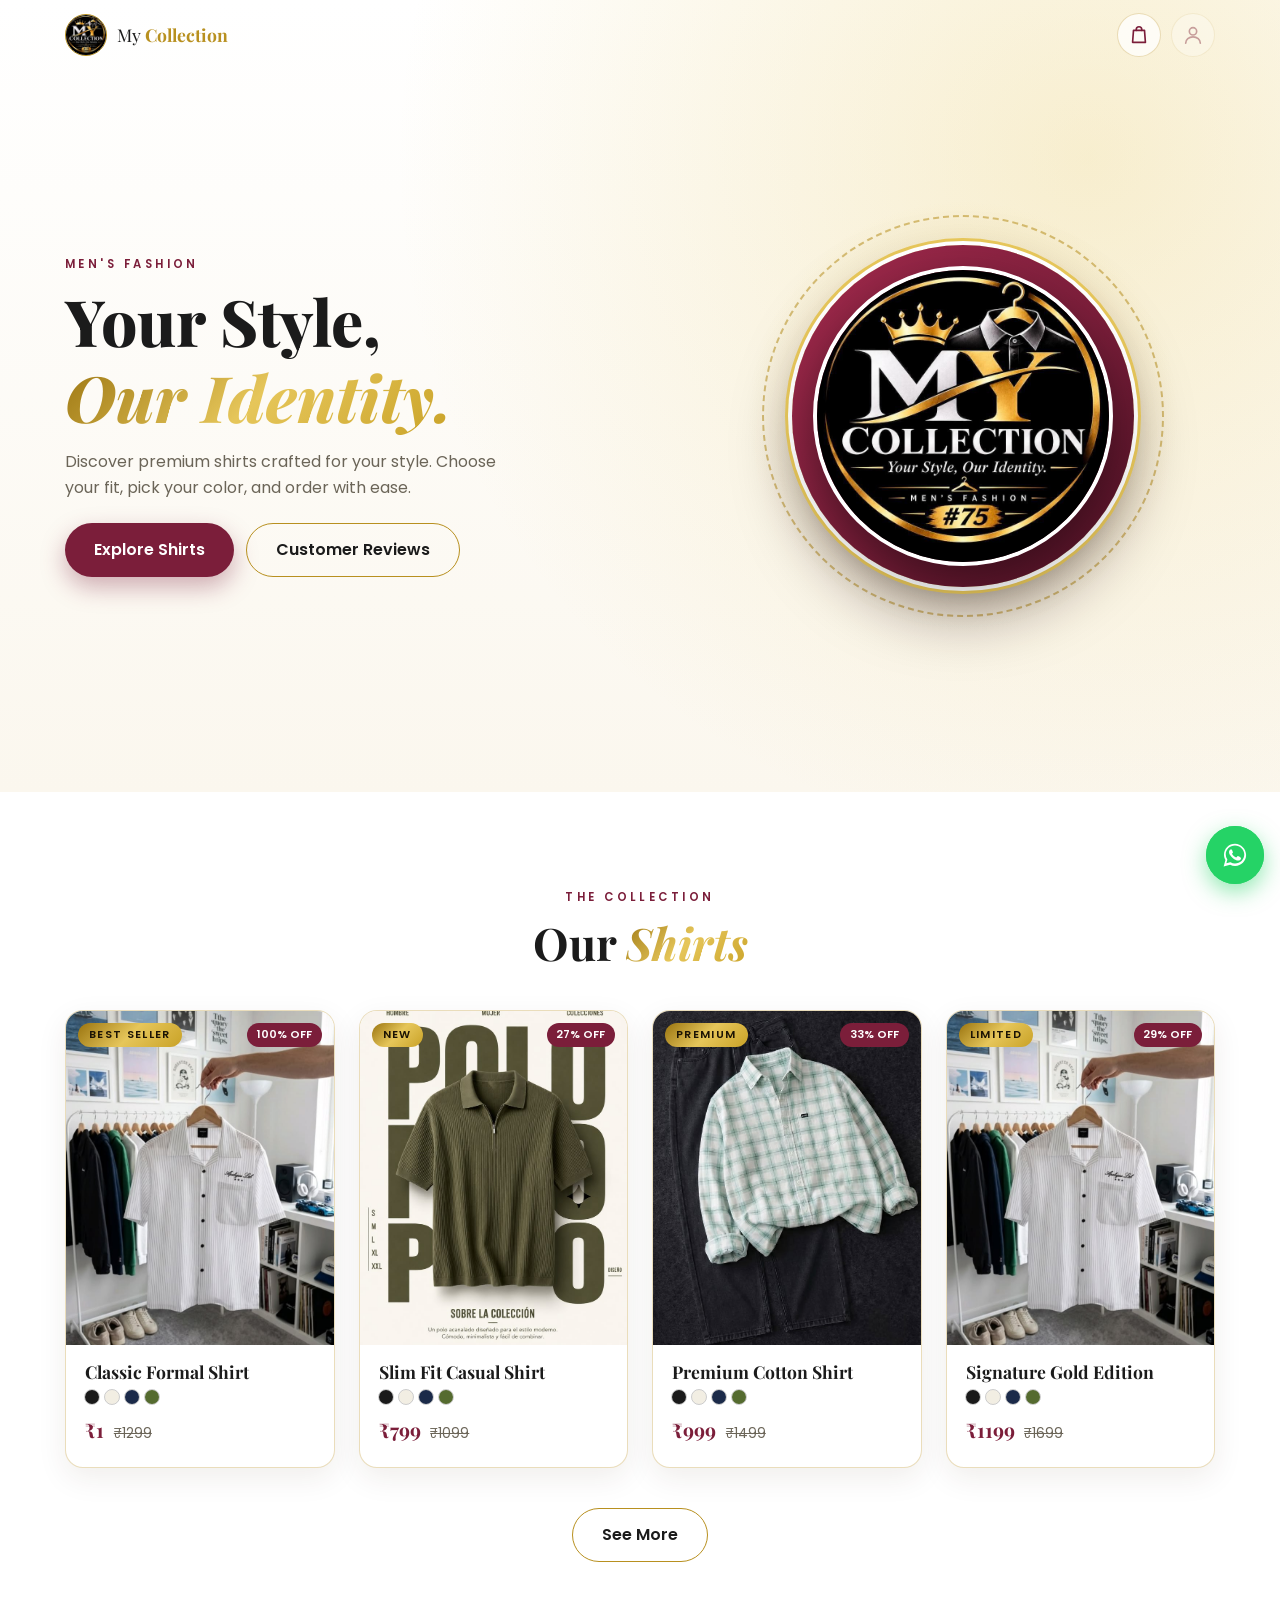
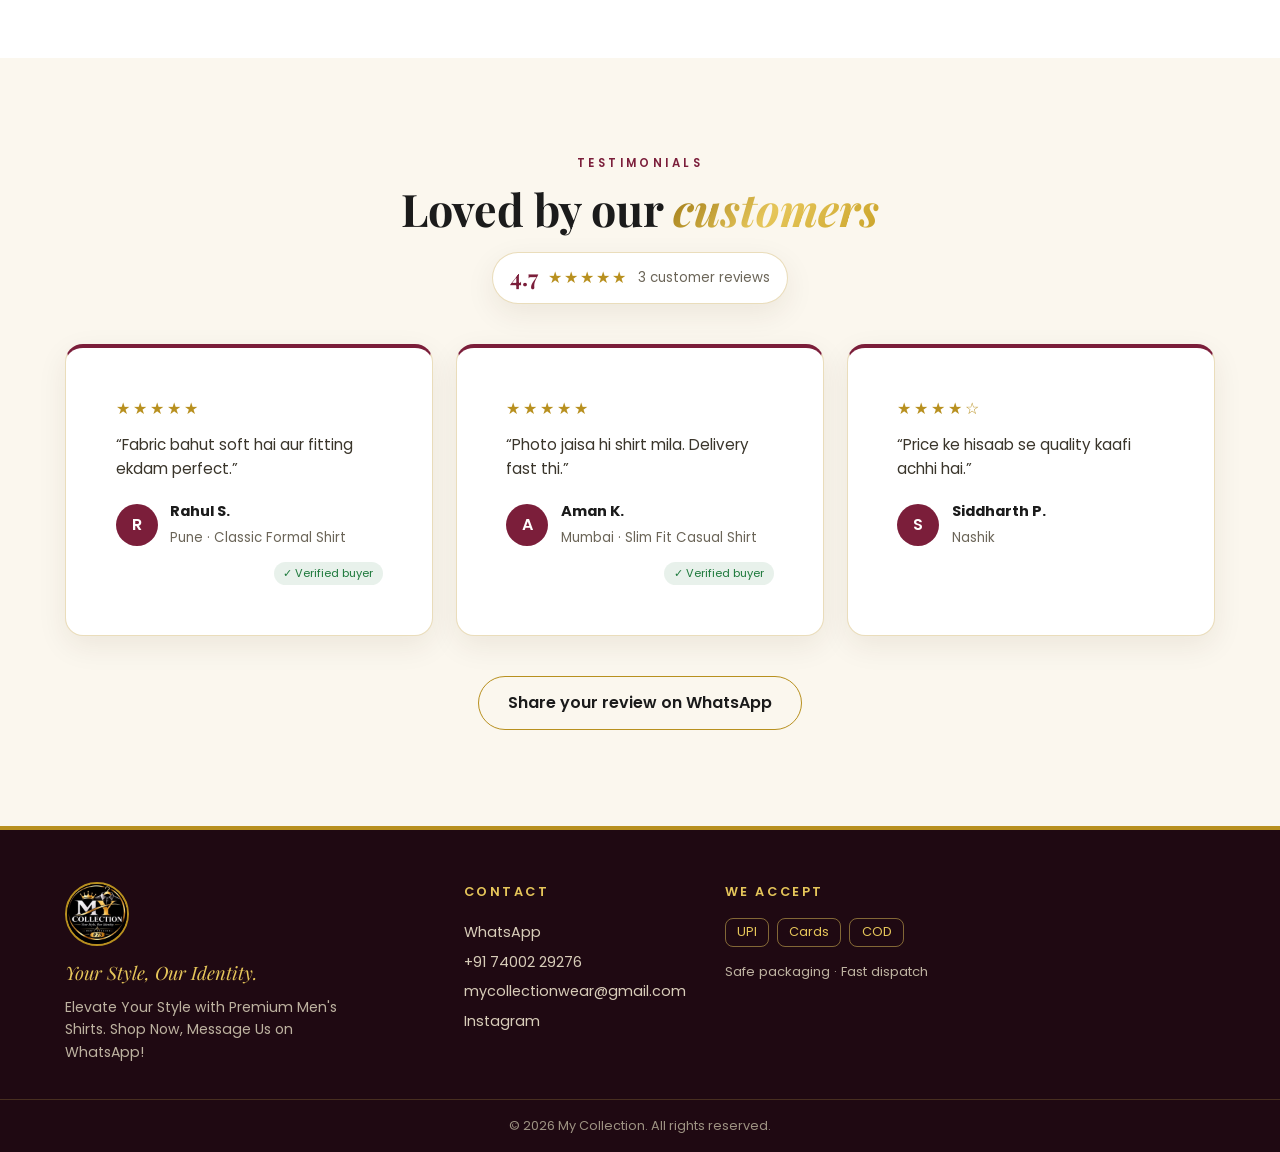
==== commit caf9b815: "updated code" ====
--- a/index.html
+++ b/index.html
@@ -5,7 +5,7 @@
     <meta name="viewport" content="width=device-width, initial-scale=1.0" />
     <title>My Collection | Men's Shirts</title>
     <meta name="theme-color" content="#FFFFFF" />
-    <link rel="icon" href="logo.png" />
+    <link rel="icon" href="logo.jpg" />
     <link
       href="https://fonts.googleapis.com/css2?family=Playfair+Display:ital,wght@0,600;0,800;1,500&family=Poppins:wght@300;400;500;600&display=swap"
       rel="stylesheet"
@@ -13,12 +13,54 @@
     <link rel="stylesheet" href="style.css" />
   </head>
   <body>
-    <header class="nav">
+    <header class="nav" id="nav">
       <div class="container nav__inner">
-        <a href="index.html" class="brand"
-          ><img src="logo.png" alt="logo" /><span>My <b>Collection</b></span></a
-        >
-        <a href="#shirts" class="btn btn--sm">Shop Now</a>
+        <a href="index.html" class="brand">
+          <img src="logo.jpg" alt="My Collection logo" />
+          <span>My <b>Collection</b></span>
+        </a>
+
+        <div class="nav__icons">
+          <!-- Shop icon -->
+          <a
+            href="#shirts"
+            class="icon-btn"
+            aria-label="Shop shirts"
+            title="Shop shirts"
+          >
+            <svg
+              viewBox="0 0 24 24"
+              fill="none"
+              stroke="currentColor"
+              stroke-width="1.8"
+              stroke-linecap="round"
+              stroke-linejoin="round"
+            >
+              <path d="M6 7h12l1 13H5L6 7z" />
+              <path d="M9 7V6a3 3 0 0 1 6 0v1" />
+            </svg>
+          </a>
+
+          <!-- Account icon (abhi band) -->
+          <button
+            class="icon-btn"
+            disabled
+            aria-label="Account (coming soon)"
+            title="Account: coming soon"
+          >
+            <svg
+              viewBox="0 0 24 24"
+              fill="none"
+              stroke="currentColor"
+              stroke-width="1.8"
+              stroke-linecap="round"
+              stroke-linejoin="round"
+            >
+              <circle cx="12" cy="8" r="4" />
+              <path d="M4 21c0-4 3.6-7 8-7s8 3 8 7" />
+            </svg>
+          </button>
+        </div>
       </div>
     </header>
 
@@ -26,13 +68,14 @@
       <div class="container hero__inner">
         <div class="hero__visual">
           <div class="hero__blob"></div>
-          <img src="logo.png" alt="My Collection" class="hero__logo" />
+          <img src="logo.jpg" alt="My Collection" class="hero__logo" />
         </div>
         <div class="hero__text">
           <p class="eyebrow">Men's Fashion</p>
           <h1>Your Style,<br /><span class="gold">Our Identity.</span></h1>
           <p class="sub">
-            Premium shirts. Apna size aur color chuno, aur seedha order karo.
+            Discover premium shirts crafted for your style. Choose your fit,
+            pick your color, and order with ease.
           </p>
           <div class="hero__cta">
             <a href="#shirts" class="btn btn--wine">Explore Shirts</a>
@@ -61,8 +104,18 @@
         <div class="head">
           <p class="eyebrow">Testimonials</p>
           <h2>Loved by our <span class="gold">customers</span></h2>
+          <div class="rating-sum" id="ratingSum"></div>
         </div>
         <div class="reviews" id="reviewList"></div>
+        <div class="more">
+          <a
+            class="btn btn--ghost"
+            id="reviewCta"
+            target="_blank"
+            rel="noopener"
+            >Share your review on WhatsApp</a
+          >
+        </div>
       </div>
     </section>
 
@@ -70,10 +123,11 @@
     <footer class="footer">
       <div class="container footer__grid">
         <div class="footer__brand">
-          <img src="logo.png" alt="logo" />
+          <img src="logo.jpg" alt="logo" />
           <p class="footer__tag">Your Style, Our Identity.</p>
           <p class="footer__about">
-            Elevate Your Style with Premium Men's Shirts. Shop Now, Message Us on WhatsApp!
+            Elevate Your Style with Premium Men's Shirts. Shop Now, Message Us
+            on WhatsApp!
           </p>
         </div>
         <div>
--- a/style.css
+++ b/style.css
@@ -134,16 +134,26 @@
 }
 
 /* nav */
+/* nav */
 .nav {
   position: fixed;
   top: 0;
   left: 0;
   right: 0;
   z-index: 50;
-  padding: 0.7rem 0;
+  padding: 0.8rem 0;
+  background: transparent;
+  border-bottom: 1px solid transparent;
+  transition:
+    background 0.3s,
+    padding 0.3s,
+    border-color 0.3s;
+}
+.nav.scrolled {
   background: rgba(255, 255, 255, 0.92);
   backdrop-filter: blur(10px);
-  border-bottom: 1px solid var(--line);
+  border-bottom-color: var(--line);
+  padding: 0.55rem 0;
 }
 .nav__inner {
   display: flex;
@@ -161,6 +171,7 @@
   width: 42px;
   height: 42px;
   border-radius: 50%;
+  border: 1.5px solid var(--gold);
 }
 .brand b {
   color: var(--gold);
@@ -170,12 +181,44 @@
   font-weight: 500;
 }
 
+/* nav icons */
+.nav__icons {
+  display: flex;
+  align-items: center;
+  gap: 0.6rem;
+}
+.icon-btn {
+  width: 44px;
+  height: 44px;
+  border-radius: 50%;
+  display: grid;
+  place-items: center;
+  color: var(--wine);
+  background: rgba(255, 255, 255, 0.75);
+  border: 1px solid var(--line);
+  transition: 0.25s;
+}
+.icon-btn svg {
+  width: 22px;
+  height: 22px;
+}
+.icon-btn:hover:not(:disabled) {
+  background: var(--wine);
+  color: #fff;
+  transform: translateY(-2px);
+}
+.icon-btn:disabled {
+  opacity: 0.4;
+  cursor: not-allowed;
+}
+
 /* hero */
 .hero {
-  min-height: 100svh;
   display: flex;
   align-items: center;
-  padding: 5.5rem 0 3rem;
+  min-height: 88svh; /* pehle 100svh */
+  padding: 5rem 0 2.5rem; /* pehle 5.5rem 0 3rem */
+  overflow: hidden;
   background:
     radial-gradient(
       circle at 85% 20%,
@@ -190,40 +233,99 @@
   align-items: center;
   gap: 2rem;
 }
+.hero {
+  overflow: hidden;
+}
+
 .hero__visual {
   grid-column: 2;
   grid-row: 1;
   position: relative;
-  display: grid;
-  place-items: center;
-}
+  width: min(300px, 100%); /* pehle 360px, yaani lagbhag 17% chhota */
+  aspect-ratio: 1 / 1;
+  justify-self: center;
+  margin: 2rem auto; /* pehle 2.5rem */
+  animation: float 6s ease-in-out infinite;
+}
+
+/* sabse peeche: soft gold glow */
+.hero__visual::before {
+  content: "";
+  position: absolute;
+  inset: -28%;
+  border-radius: 50%;
+  background: radial-gradient(
+    circle,
+    rgba(230, 198, 90, 0.45),
+    rgba(230, 198, 90, 0) 65%
+  );
+  z-index: 0;
+}
+
+/* ghoomta hua dashed gold ring */
+.hero__visual::after {
+  content: "";
+  position: absolute;
+  inset: -17%;
+  border-radius: 50%;
+  border: 2px dashed rgba(184, 144, 31, 0.55);
+  animation: spin 40s linear infinite;
+  z-index: 0;
+}
+
+/* wine ring: logo ke bilkul concentric */
 .hero__blob {
   position: absolute;
-  width: 88%;
-  aspect-ratio: 1;
-  border-radius: 50%;
-  background: var(--wine);
-  transform: translate(8%, 6%);
-  opacity: 0.95;
-}
+  inset: -7%;
+  border-radius: 50%;
+  background: linear-gradient(135deg, #a32a4d, #7b1e3a 55%, #4d1124);
+  box-shadow:
+    0 0 0 4px #fff,
+    0 0 0 7px #e6c65a,
+    0 30px 60px rgba(31, 9, 18, 0.35);
+  z-index: 1;
+}
+
+/* logo: box ko poora bhare */
 .hero__logo {
   position: relative;
-  width: min(380px, 100%);
+  z-index: 2;
+  width: 100%;
+  height: 100%;
+  object-fit: cover;
   border-radius: 50%;
   border: 4px solid #fff;
-  box-shadow: 0 20px 60px rgba(31, 9, 18, 0.35);
+  box-shadow: 0 18px 40px rgba(0, 0, 0, 0.4);
+}
+
+@keyframes spin {
+  to {
+    transform: rotate(360deg);
+  }
+}
+@keyframes float {
+  50% {
+    transform: translateY(-10px);
+  }
+}
+
+@media (prefers-reduced-motion: reduce) {
+  .hero__visual,
+  .hero__visual::after {
+    animation: none;
+  }
 }
 .hero__text {
   grid-column: 1;
   grid-row: 1;
 }
 .hero h1 {
-  font-size: clamp(2.4rem, 8vw, 4.5rem);
+  font-size: clamp(2.2rem, 7vw, 4rem); /* pehle clamp(2.4rem, 8vw, 4.5rem) */
   font-weight: 800;
 }
 .sub {
   color: var(--muted);
-  margin: 1rem 0 1.8rem;
+  margin: 0.8rem 0 1.4rem; /* pehle 1rem 0 1.8rem */
   max-width: 460px;
 }
 .hero__cta {
@@ -373,6 +475,61 @@
 }
 
 /* testimonials */
+.review {
+  background: #fff;
+  border: 1px solid var(--line);
+  border-top: 4px solid var(--wine);
+  border-radius: var(--r);
+  box-shadow: var(--shadow);
+  overflow: hidden;
+  display: flex;
+  flex-direction: column;
+}
+.review__photo {
+  width: 100%;
+  aspect-ratio: 4 / 3;
+  object-fit: cover;
+}
+.review__body {
+  padding: 1.4rem 1.5rem 1.5rem;
+}
+.who {
+  flex-wrap: wrap;
+}
+.verified {
+  margin-left: auto;
+  font-size: 0.7rem;
+  color: #1f7a3d;
+  background: rgba(31, 122, 61, 0.1);
+  padding: 0.15rem 0.6rem;
+  border-radius: 50px;
+  white-space: nowrap;
+}
+.rating-sum {
+  display: inline-flex;
+  align-items: center;
+  gap: 0.6rem;
+  margin-top: 1rem;
+  padding: 0.45rem 1.1rem;
+  background: #fff;
+  border: 1px solid var(--line);
+  border-radius: 50px;
+  box-shadow: var(--shadow);
+}
+.rating-sum b {
+  font-family: "Playfair Display", serif;
+  font-size: 1.4rem;
+  color: var(--wine);
+}
+.rating-sum .stars {
+  margin: 0;
+  letter-spacing: 2px;
+}
+.rating-sum small {
+  color: var(--muted);
+}
+
+/* old code */
 .reviews {
   display: grid;
   grid-template-columns: repeat(auto-fit, minmax(260px, 1fr));
@@ -792,10 +949,14 @@
     grid-template-columns: 1fr;
     text-align: center;
   }
+  .hero {
+    min-height: auto; /* mobile par full screen nahi, taaki shirts jaldi dikhein */
+    padding: 4.6rem 0 2rem;
+  }
   .hero__visual {
     grid-column: 1;
-    width: min(270px, 68vw);
-    margin-inline: auto;
+    width: min(210px, 56vw); /* pehle 250px, yaani lagbhag 16% chhota */
+    margin: 1.6rem auto 2rem; /* pehle 2.2rem auto 2.6rem */
   }
   .hero__text {
     grid-column: 1;
